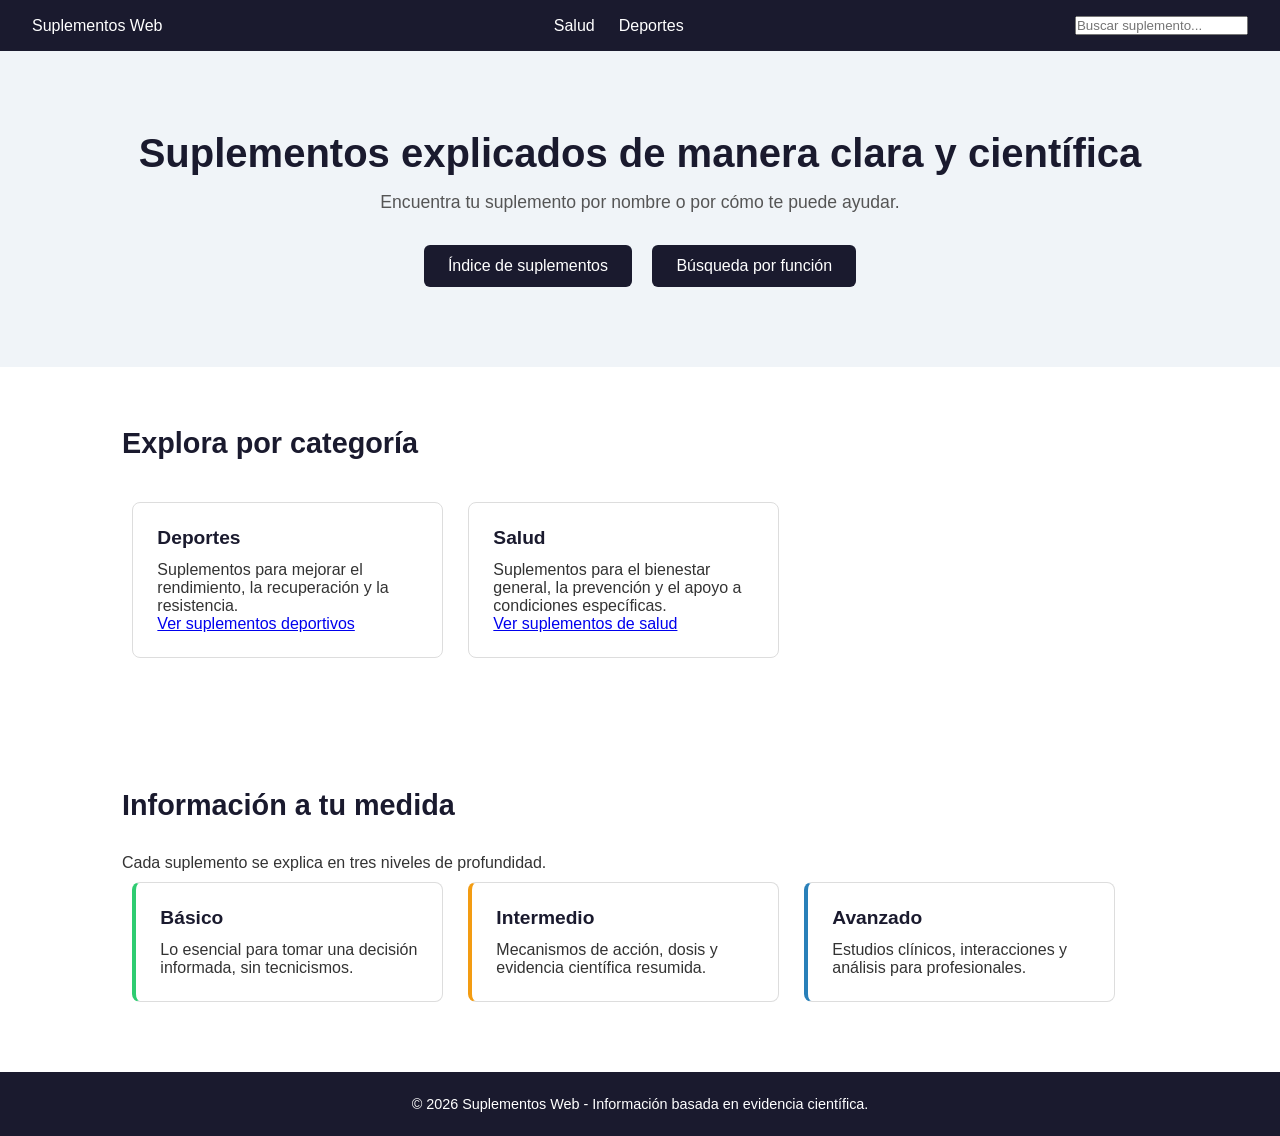
==== index.html @ bb2261e5 "tarjetas de niveles con colores diferenciados" ====
<!DOCTYPE html>
<html lang="es">

<head>
    <meta charset="UTF-8">
    <title>Suplementos Web</title>
    <link rel="stylesheet" href="styles.css">
</head>

<body>


    <nav>
        <a href="index.html">Suplementos Web</a>
        <ul>
            <li><a href="#">Salud</a></li>
            <li><a href="#">Deportes</a></li>
        </ul>
        <input type="text" placeholder="Buscar suplemento...">
    </nav>

    <header>
        <h1>Suplementos explicados de manera clara y científica</h1>
        <p>Encuentra tu suplemento por nombre o por cómo te puede ayudar.</p>
        <a href="#">Índice de suplementos</a>
        <a href="#">Búsqueda por función</a>
    </header>

    <section id="categorías">
        <h2>Explora por categoría</h2>
        <div>
            <h3>Deportes</h3>
            <p>Suplementos para mejorar el rendimiento, la recuperación y la resistencia.</p>
            <a href="#">Ver suplementos deportivos</a>
        </div>
        <div>
            <h3>Salud</h3>
            <p>Suplementos para el bienestar general, la prevención y el apoyo a condiciones específicas.</p>
            <a href="#">Ver suplementos de salud</a>
        </div>
    </section>

    <section id="como-funciona">
        <h2>Información a tu medida</h2>
        <p>Cada suplemento se explica en tres niveles de profundidad.</p>
        <div class="nivel-basico">
            <h3>Básico</h3>
            <p>Lo esencial para tomar una decisión informada, sin tecnicismos.</p>
        </div>
        <div class="nivel-intermedio">
            <h3>Intermedio</h3>
            <p>Mecanismos de acción, dosis y evidencia científica resumida.</p>
        </div>
        <div class="nivel-avanzado">
            <h3>Avanzado</h3>
            <p>Estudios clínicos, interacciones y análisis para profesionales.</p>
        </div>
    </section>

    <footer>
        <p>© 2026 Suplementos Web - Información basada en evidencia científica.</p>
    </footer>

</body>

</html>
---- styles.css ----
* {
    margin: 0;
    padding: 0;
    box-sizing: border-box;
}

body {
    font-family: sans-serif;
    color: #333;
}

nav {
    display: flex;
    justify-content: space-between;
    align-items: center;
    padding: 16px 32px;
    background-color: #1a1a2e;
}

nav a {
    color: white;
    text-decoration: none;
}

nav ul {
    display: flex;
    list-style: none;
    gap: 24px;
}

header {
    text-align: center;
    padding: 80px 32px;
    background-color: #f0f4f8;
}

header h1 {
    font-size: 2.5rem;
    color: #1a1a2e;
    margin-bottom: 16px;
}

header p {
    font-size: 1.1rem;
    color: #555;
    margin-bottom: 32px;
}

header a {
    display: inline-block;
    padding: 12px 24px;
    margin: 0 8px;
    background-color: #1a1a2e;
    color: white;
    text-decoration: none;
    border-radius: 6px;
}

section {
    padding: 60px 32px;
    max-width: 1100px;
    margin: 0 auto;
}

section h2 {
    font-size: 1.8rem;
    color: #1a1a2e;
    margin-bottom: 32px;
}

section div {
    display: inline-block;
    width: 30%;
    margin: 1%;
    padding: 24px;
    border: 1px solid #ddd;
    border-radius: 8px;
    vertical-align: top;
}

section h3 {
    font-size: 1.2rem;
    margin-bottom: 12px;
    color: #1a1a2e;
}

footer {
    text-align: center;
    padding: 24px;
    background-color: #1a1a2e;
    color: white;
    font-size: 0.9rem;
}

.nivel-basico {
    border-left: 4px solid #2ecc71;
}

.nivel-intermedio {
    border-left: 4px solid #f39c12;
}

.nivel-avanzado {
    border-left: 4px solid #2980b9;
}
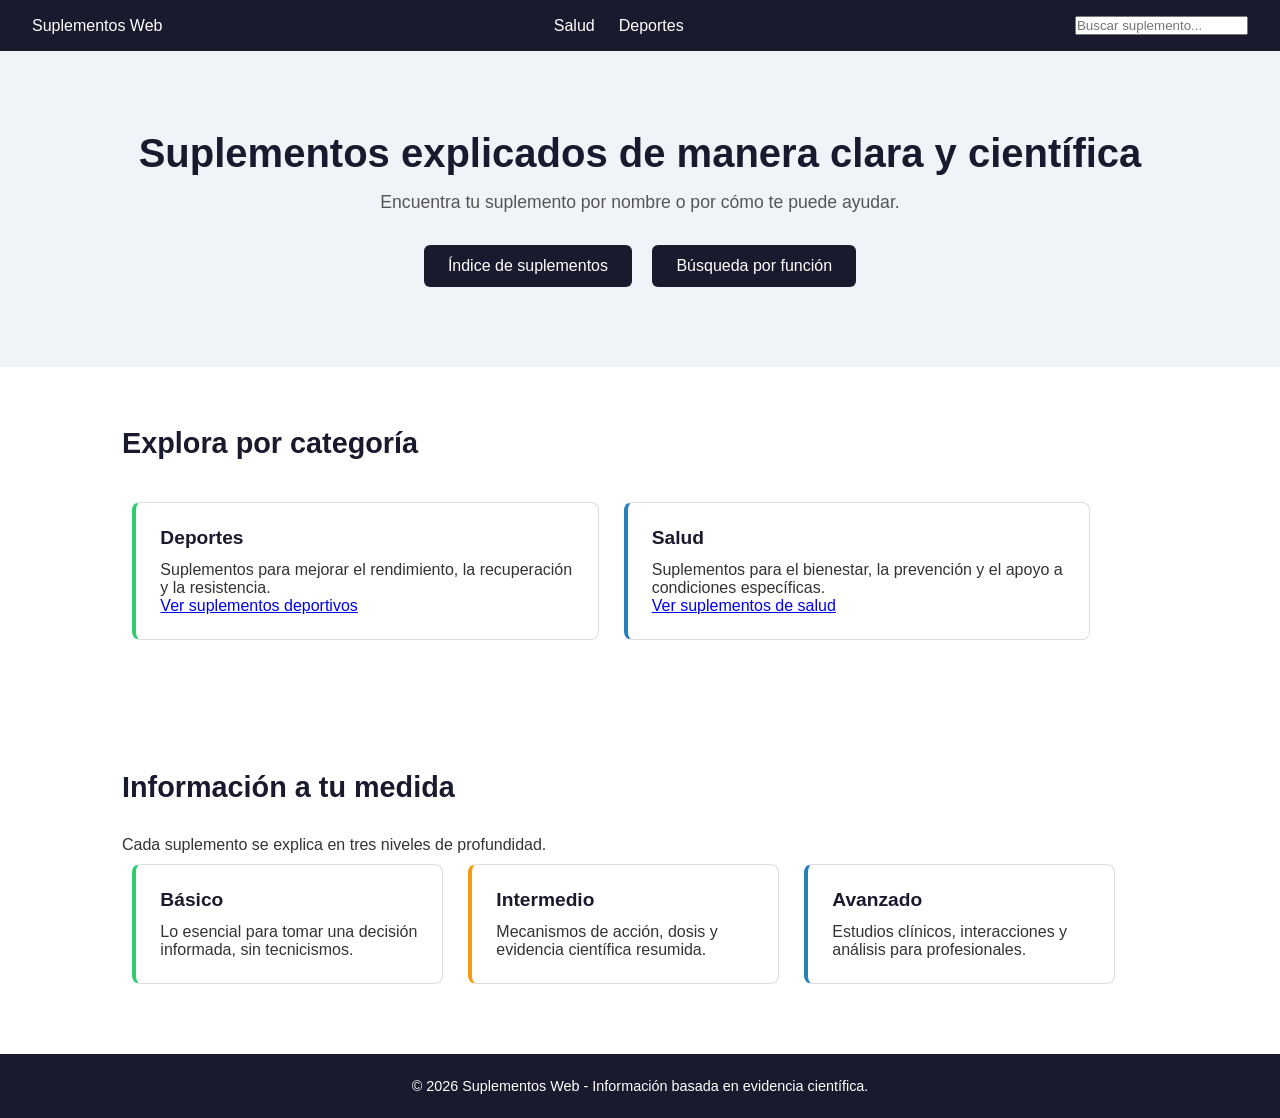
==== commit 9471df5c: "tarjetas de categorias con colores y clases propias" ====
--- a/index.html
+++ b/index.html
@@ -28,14 +28,14 @@
 
     <section id="categorías">
         <h2>Explora por categoría</h2>
-        <div>
+        <div class="tarjeta-categoria categoria-deportes">
             <h3>Deportes</h3>
             <p>Suplementos para mejorar el rendimiento, la recuperación y la resistencia.</p>
             <a href="#">Ver suplementos deportivos</a>
         </div>
-        <div>
+        <div class="tarjeta-categoria categoria-salud">
             <h3>Salud</h3>
-            <p>Suplementos para el bienestar general, la prevención y el apoyo a condiciones específicas.</p>
+            <p>Suplementos para el bienestar, la prevención y el apoyo a condiciones específicas.</p>
             <a href="#">Ver suplementos de salud</a>
         </div>
     </section>
--- a/styles.css
+++ b/styles.css
@@ -68,7 +68,27 @@
     margin-bottom: 32px;
 }
 
-section div {
+.tarjeta-categoria {
+    display: inline-block;
+    width: 45%;
+    margin: 1%;
+    padding: 24px;
+    border: 1px solid #ddd;
+    border-radius: 8px;
+    vertical-align: top;
+}
+
+.categoria-deportes {
+    border-left: 4px solid #2ecc71;
+}
+
+.categoria-salud {
+    border-left: 4px solid #2980b9;
+}
+
+.nivel-basico,
+.nivel-intermedio,
+.nivel-avanzado {
     display: inline-block;
     width: 30%;
     margin: 1%;
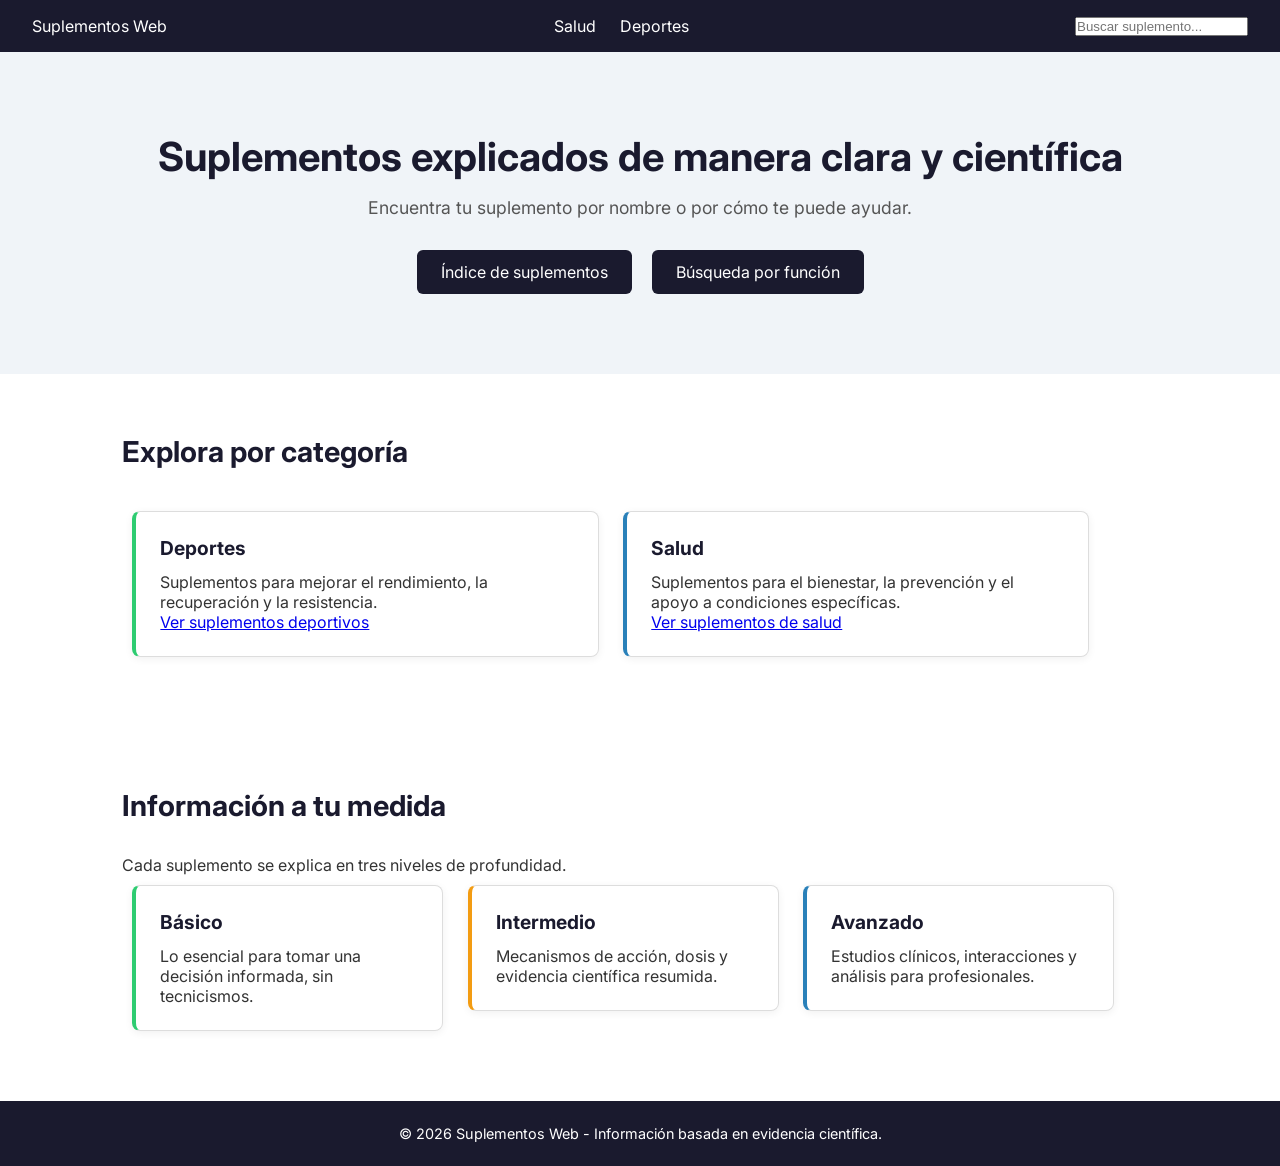
==== commit 3e624f15: "tipografia Inter, hover effects y sombras en tarjetas" ====
--- a/index.html
+++ b/index.html
@@ -4,6 +4,12 @@
 <head>
     <meta charset="UTF-8">
     <title>Suplementos Web</title>
+    <meta name="viewport" content="width=device-width, initial-scale=1.0">
+    <link rel="preconnect" href="https://fonts.googleapis.com">
+    <link rel="preconnect" href="https://fonts.gstatic.com" crossorigin>
+    <link
+        href="https://fonts.googleapis.com/css2?family=Inter:ital,opsz,wght@0,14..32,100..900;1,14..32,100..900&display=swap"
+        rel="stylesheet">
     <link rel="stylesheet" href="styles.css">
 </head>
 
--- a/styles.css
+++ b/styles.css
@@ -5,7 +5,7 @@
 }
 
 body {
-    font-family: sans-serif;
+    font-family: "Inter", sans-serif;
     color: #333;
 }
 
@@ -76,6 +76,7 @@
     border: 1px solid #ddd;
     border-radius: 8px;
     vertical-align: top;
+    box-shadow: 0 2px 8px rgba(0, 0, 0, 0.06);
 }
 
 .categoria-deportes {
@@ -96,6 +97,7 @@
     border: 1px solid #ddd;
     border-radius: 8px;
     vertical-align: top;
+    box-shadow: 0 2px 8px rgba(0, 0, 0, 0.06);
 }
 
 section h3 {
@@ -122,4 +124,34 @@
 
 .nivel-avanzado {
     border-left: 4px solid #2980b9;
+}
+
+@media (max-width: 768px) {
+
+    .tarjeta-categoria,
+    .nivel-basico,
+    .nivel-intermedio,
+    .nivel-avanzado {
+        width: 100%;
+        margin: 8px 0;
+    }
+
+    nav {
+        flex-direction: column;
+        gap: 12px;
+    }
+}
+
+header a:hover {
+    background-color: #2ecc71;
+    transition: background-color 0.3s ease;
+}
+
+.tarjeta-categoria:hover,
+.nivel-basico:hover,
+.nivel-intermedio:hover,
+.nivel-avanzado:hover {
+    box-shadow: 0 4px 12px rgba(0, 0, 0, 0.1);
+    transform: translateY(-2px);
+    transition: all 0.2s ease;
 }
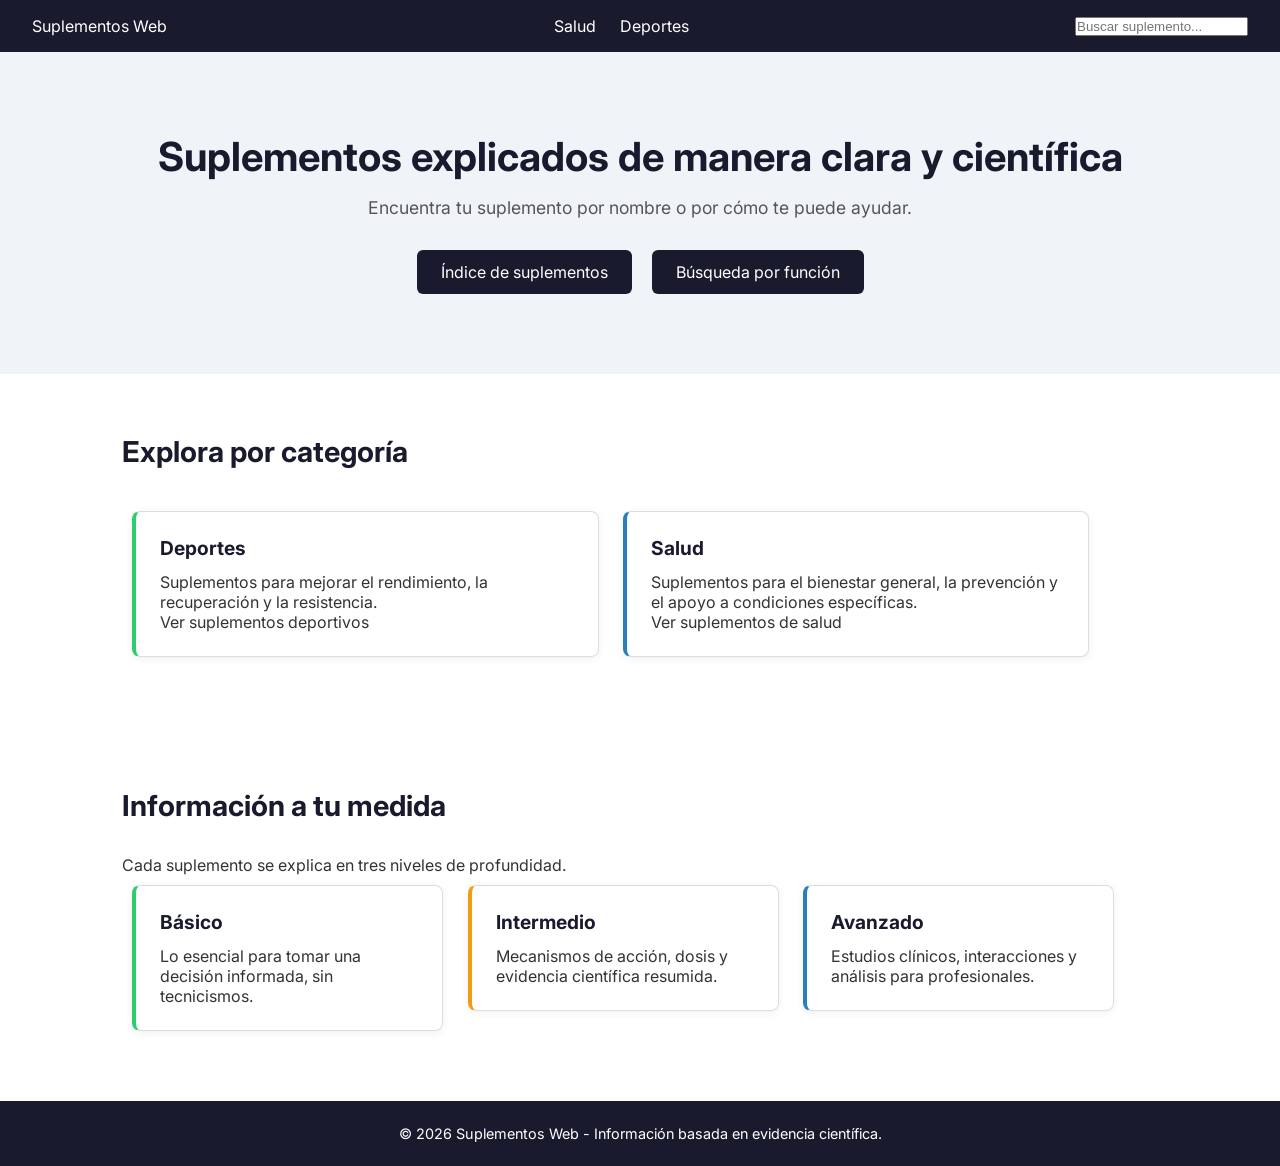
==== commit 5aa7912f: "feat: wrap category cards in anchor tags for improved navigation and update styles" ====
--- a/index.html
+++ b/index.html
@@ -35,14 +35,18 @@
     <section id="categorías">
         <h2>Explora por categoría</h2>
         <div class="tarjeta-categoria categoria-deportes">
-            <h3>Deportes</h3>
-            <p>Suplementos para mejorar el rendimiento, la recuperación y la resistencia.</p>
-            <a href="#">Ver suplementos deportivos</a>
+            <a href="#">
+                <h3>Deportes</h3>
+                <p>Suplementos para mejorar el rendimiento, la recuperación y la resistencia.</p>
+                <span>Ver suplementos deportivos</span>
+            </a>
         </div>
         <div class="tarjeta-categoria categoria-salud">
-            <h3>Salud</h3>
-            <p>Suplementos para el bienestar, la prevención y el apoyo a condiciones específicas.</p>
-            <a href="#">Ver suplementos de salud</a>
+            <a href="suplementos/ashwagandha.html">
+                <h3>Salud</h3>
+                <p>Suplementos para el bienestar general, la prevención y el apoyo a condiciones específicas.</p>
+                <span>Ver suplementos de salud</span>
+            </a>
         </div>
     </section>
 
--- a/styles.css
+++ b/styles.css
@@ -77,6 +77,7 @@
     border-radius: 8px;
     vertical-align: top;
     box-shadow: 0 2px 8px rgba(0, 0, 0, 0.06);
+    cursor: pointer;
 }
 
 .categoria-deportes {
@@ -98,6 +99,7 @@
     border-radius: 8px;
     vertical-align: top;
     box-shadow: 0 2px 8px rgba(0, 0, 0, 0.06);
+    cursor: pointer;
 }
 
 section h3 {
@@ -154,4 +156,10 @@
     box-shadow: 0 4px 12px rgba(0, 0, 0, 0.1);
     transform: translateY(-2px);
     transition: all 0.2s ease;
+}
+
+.tarjeta-categoria a {
+    text-decoration: none;
+    color: inherit;
+    display: block;
 }
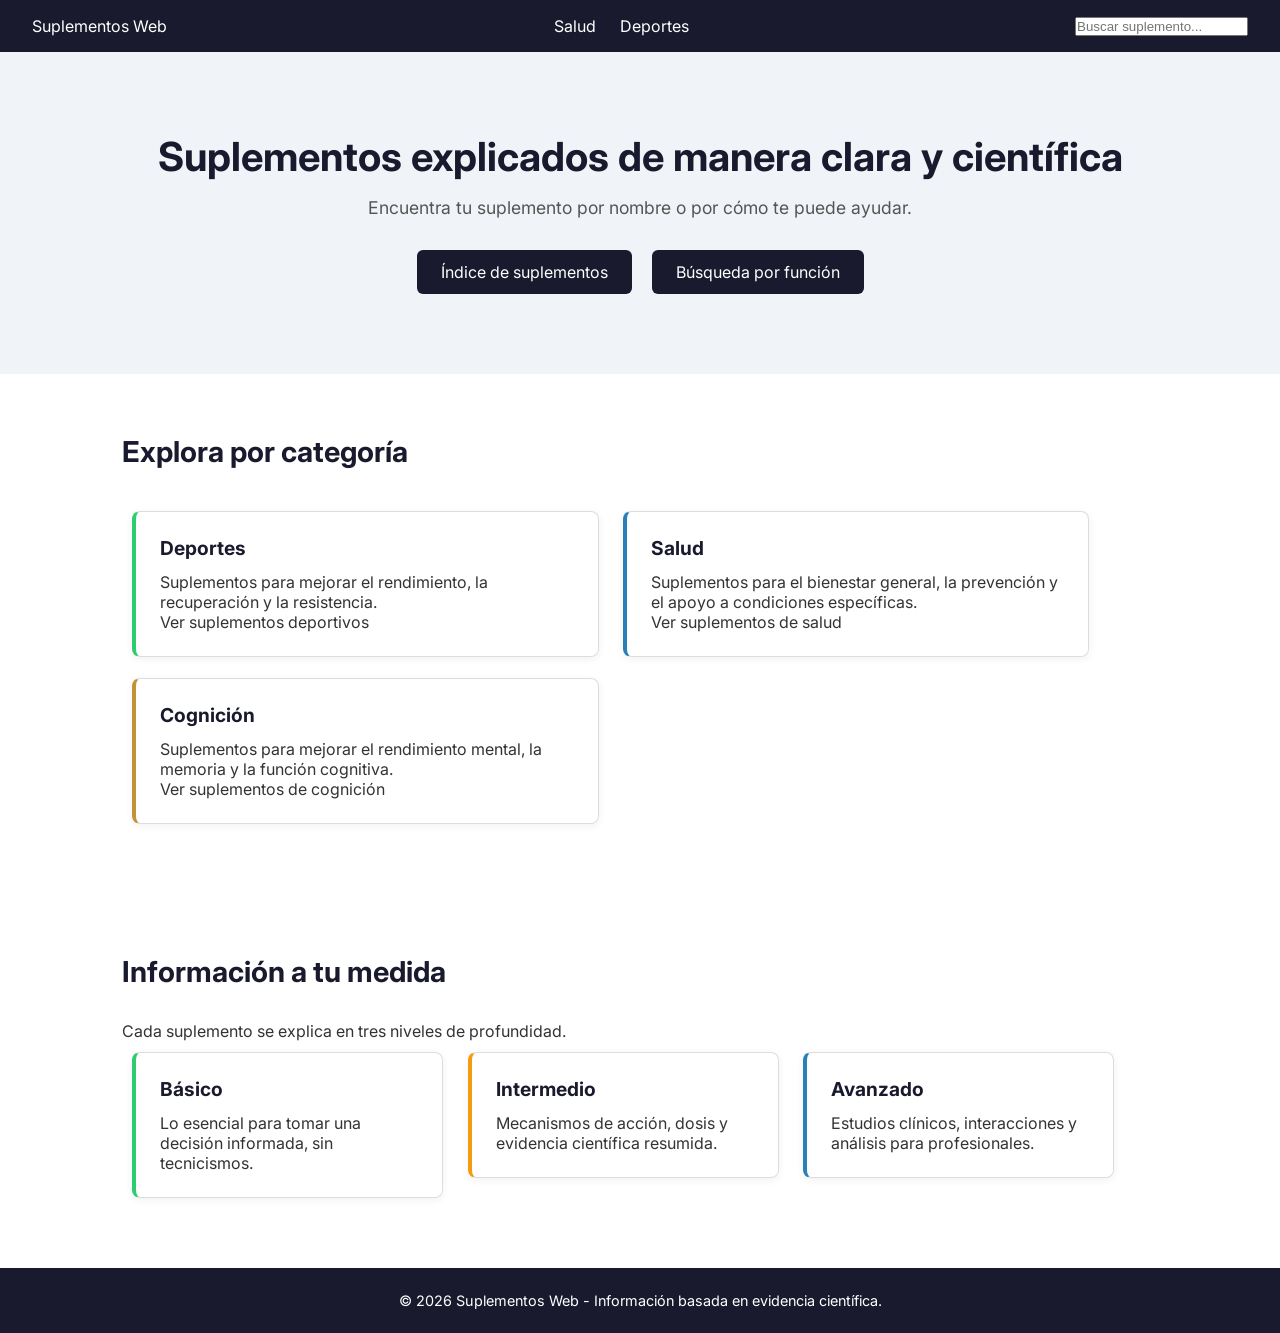
==== commit ef774bb8: "home: tarjeta cognicion, panel busqueda por funcion con grupos y etiquetas" ====
--- a/index.html
+++ b/index.html
@@ -29,8 +29,87 @@
         <h1>Suplementos explicados de manera clara y científica</h1>
         <p>Encuentra tu suplemento por nombre o por cómo te puede ayudar.</p>
         <a href="#">Índice de suplementos</a>
-        <a href="#">Búsqueda por función</a>
+        <a href="#" id="btn-busqueda-funcion">Búsqueda por función</a>
     </header>
+
+    <div id="panel-funcion" style="display:none;">
+        <h3>¿Qué quieres mejorar?</h3>
+
+        <div class="grupo-funcion">
+            <h4>Rendimiento deportivo</h4>
+            <div class="etiquetas-funcion">
+                <span>Calambres</span>
+                <span>Hidratación</span>
+                <span>Hipertrofia</span>
+                <span>Post-entrenamiento</span>
+                <span>Pre-entrenamiento</span>
+                <span>Recuperación muscular</span>
+                <span>Resistencia</span>
+            </div>
+        </div>
+
+        <div class="grupo-funcion">
+            <h4>Salud general y metabolismo</h4>
+            <div class="etiquetas-funcion">
+                <span>Antienvejecimiento</span>
+                <span>Antioxidantes</span>
+                <span>Capilar</span>
+                <span>Circulación</span>
+                <span>Colesterol</span>
+                <span>Control de peso</span>
+                <span>Control glucémico</span>
+                <span>Inflamación</span>
+                <span>Piel</span>
+                <span>Presión arterial</span>
+                <span>Retención de líquidos</span>
+                <span>Salud cardiovascular</span>
+                <span>Salud ocular</span>
+                <span>Sistema inmune</span>
+            </div>
+        </div>
+
+        <div class="grupo-funcion">
+            <h4>Mente y sistema nervioso</h4>
+            <div class="etiquetas-funcion">
+                <span>Ánimo</span>
+                <span>Estrés</span>
+                <span>Función cognitiva</span>
+                <span>Memoria</span>
+                <span>Sueño</span>
+            </div>
+        </div>
+
+        <div class="grupo-funcion">
+            <h4>Salud musculoesquelética</h4>
+            <div class="etiquetas-funcion">
+                <span>Articulaciones</span>
+                <span>Huesos</span>
+                <span>Sarcopenia</span>
+            </div>
+        </div>
+
+        <div class="grupo-funcion">
+            <h4>Salud digestiva y detox</h4>
+            <div class="etiquetas-funcion">
+                <span>Absorción de nutrientes</span>
+                <span>Acidez</span>
+                <span>Detox</span>
+                <span>Digestión</span>
+                <span>Función hepática</span>
+                <span>Microbiota intestinal</span>
+            </div>
+        </div>
+
+        <div class="grupo-funcion">
+            <h4>Salud hormonal y específica</h4>
+            <div class="etiquetas-funcion">
+                <span>Fertilidad</span>
+                <span>Libido</span>
+                <span>Menopausia</span>
+                <span>Salud prostática</span>
+            </div>
+        </div>
+    </div>
 
     <section id="categorías">
         <h2>Explora por categoría</h2>
@@ -42,10 +121,17 @@
             </a>
         </div>
         <div class="tarjeta-categoria categoria-salud">
-            <a href="suplementos/ashwagandha.html">
+            <a href="Suplementos/ashwagandha.html">
                 <h3>Salud</h3>
                 <p>Suplementos para el bienestar general, la prevención y el apoyo a condiciones específicas.</p>
                 <span>Ver suplementos de salud</span>
+            </a>
+        </div>
+        <div class="tarjeta-categoria categoria-cognicion">
+            <a href="#">
+                <h3>Cognición</h3>
+                <p>Suplementos para mejorar el rendimiento mental, la memoria y la función cognitiva.</p>
+                <span>Ver suplementos de cognición</span>
             </a>
         </div>
     </section>
@@ -71,6 +157,20 @@
         <p>© 2026 Suplementos Web - Información basada en evidencia científica.</p>
     </footer>
 
+    <script>
+        const btnBusqueda = document.getElementById('btn-busqueda-funcion');
+        const panelFuncion = document.getElementById('panel-funcion');
+
+        btnBusqueda.addEventListener('click', function (e) {
+            e.preventDefault();
+            if (panelFuncion.style.display === 'none') {
+                panelFuncion.style.display = 'block';
+            } else {
+                panelFuncion.style.display = 'none';
+            }
+        });
+    </script>
+
 </body>
 
 </html>
--- a/styles.css
+++ b/styles.css
@@ -87,6 +87,11 @@
 .categoria-salud {
     border-left: 4px solid #2980b9;
 }
+
+.categoria-cognicion {
+    border-left: 4px solid #C49237;
+}
+
 
 .nivel-basico,
 .nivel-intermedio,
@@ -162,4 +167,49 @@
     text-decoration: none;
     color: inherit;
     display: block;
-}+}
+
+#panel-funcion {
+    background-color: #f8f5ef;
+    border: 1px solid #ddd;
+    border-radius: 12px;
+    padding: 32px;
+    margin: 0 32px 32px 32px;
+}
+
+#panel-funcion h3 {
+    font-size: 1.1rem;
+    font-weight: 600;
+    color: #1a1a2e;
+    margin-bottom: 24px;
+    letter-spacing: 0.05em;
+    text-transform: uppercase;
+}
+
+.grupo-funcion {
+    margin-bottom: 24px;
+}
+
+.grupo-funcion h4 {
+    font-size: 0.85rem;
+    font-weight: 600;
+    color: #1a1a2e;
+    margin-bottom: 10px;
+    text-transform: uppercase;
+    letter-spacing: 0.05em;
+}
+
+.etiquetas-funcion {
+    display: flex;
+    flex-wrap: wrap;
+    gap: 8px;
+}
+
+.etiquetas-funcion span {
+    background-color: #e8e0d0;
+    color: #444;
+    padding: 6px 14px;
+    border-radius: 20px;
+    font-size: 0.85rem;
+    cursor: pointer;
+    border: 1px solid #d4c7a
